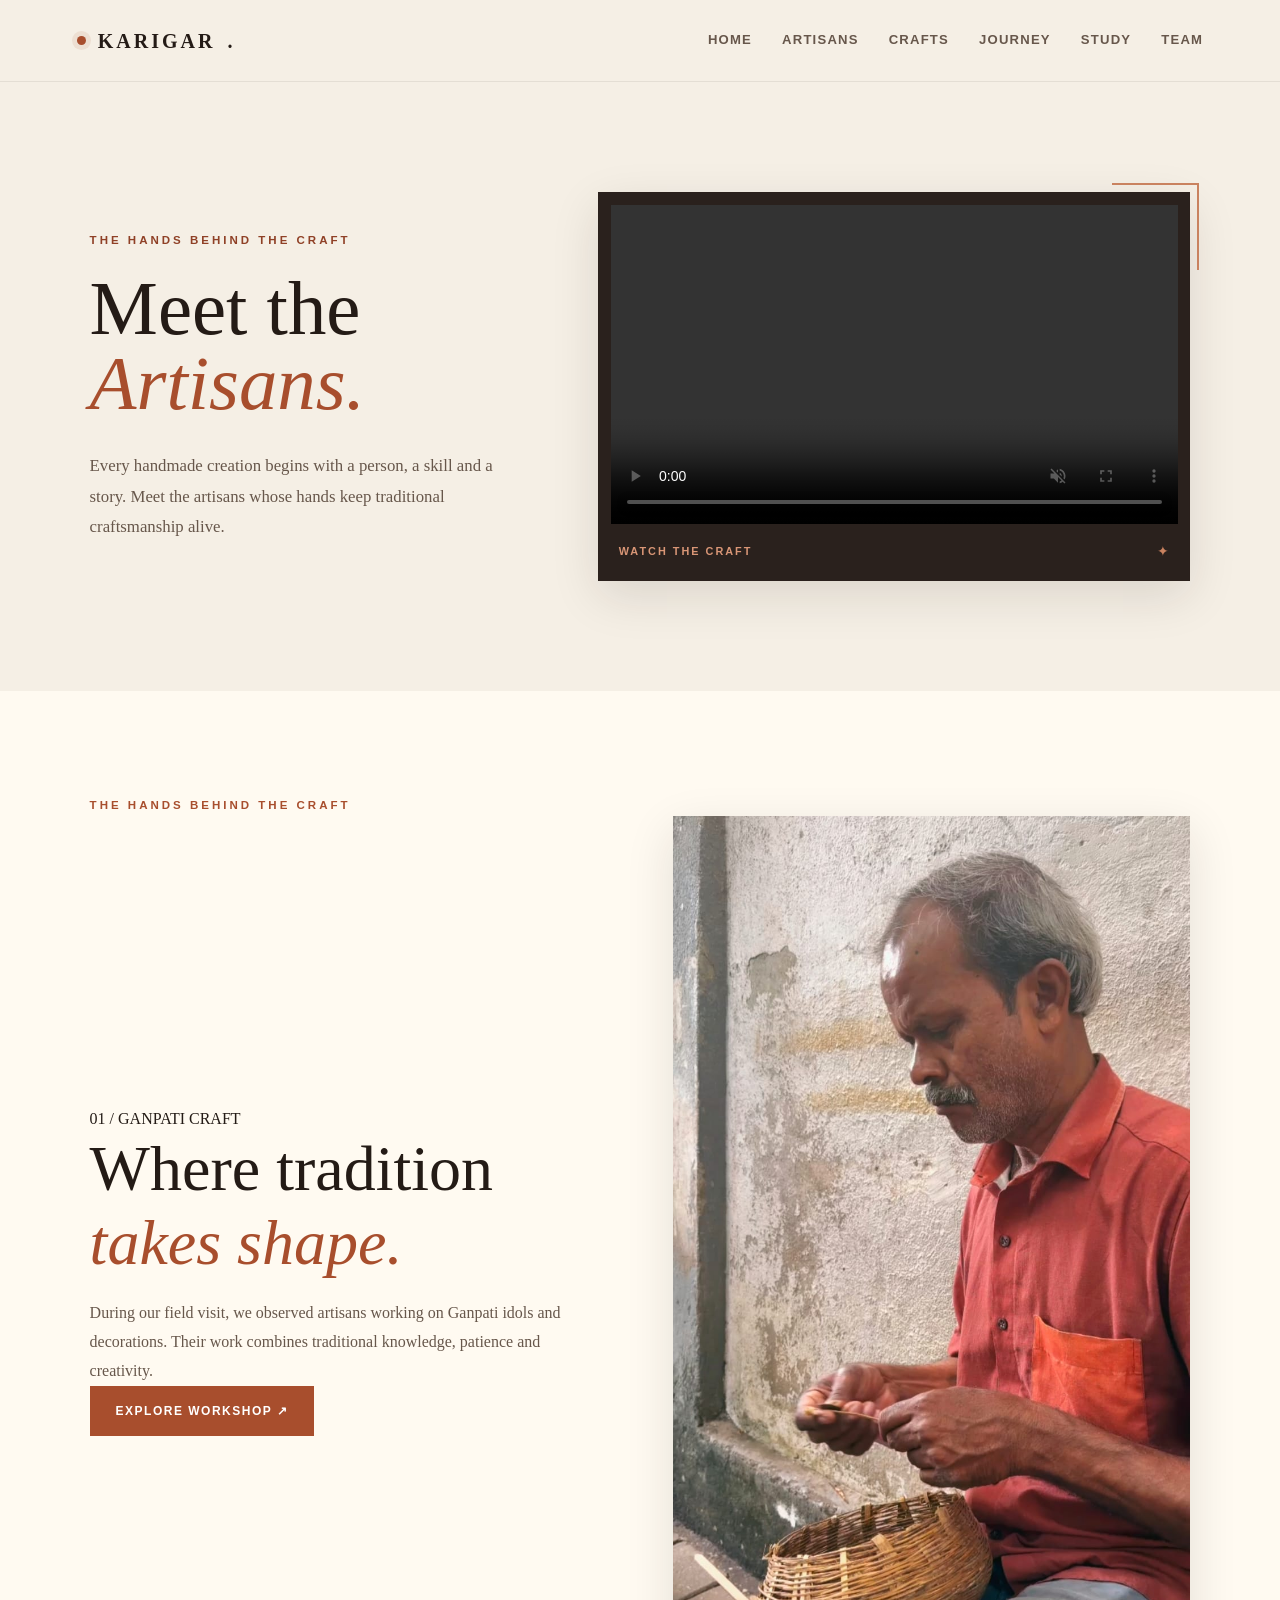
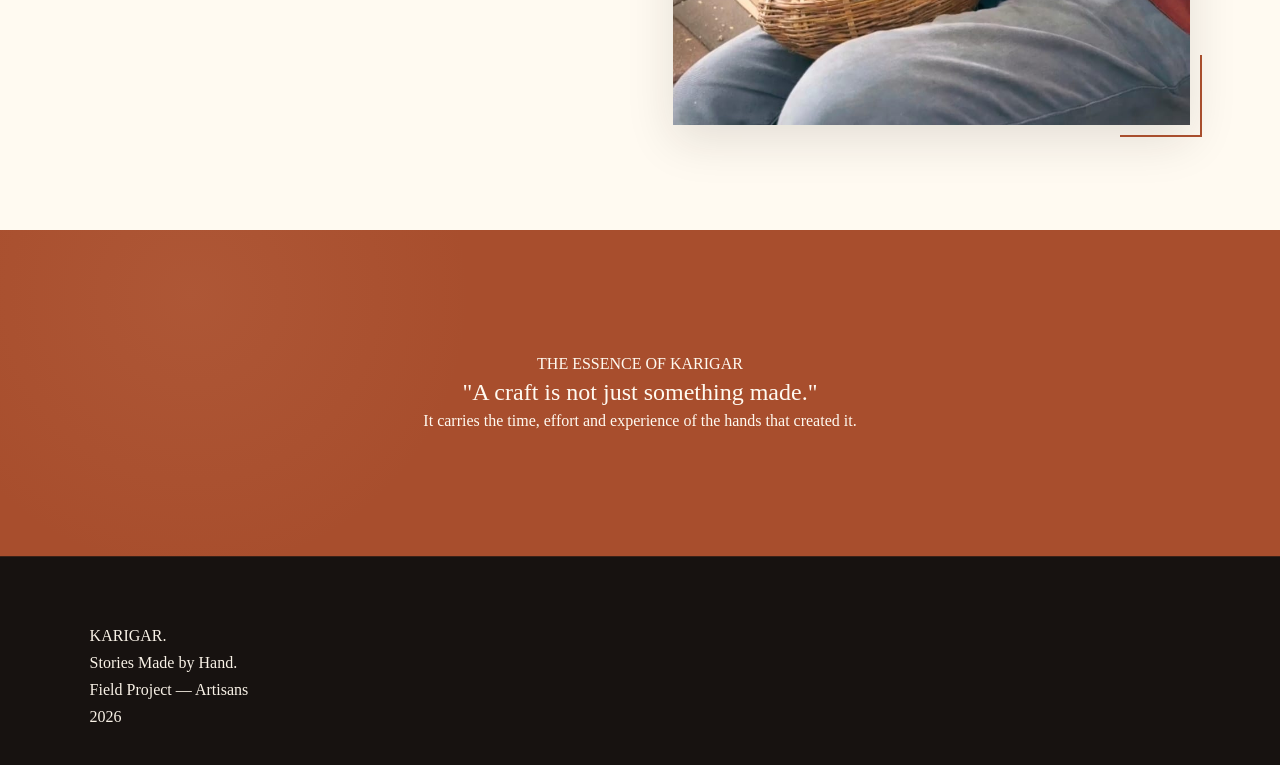
==== artisans.html @ 8fd9319d "Initial KARIGAR website" ====
<!DOCTYPE html>

<html lang="en">

<head>
    <meta charset="UTF-8">
    <meta name="viewport" content="width=device-width, initial-scale=1.0">
    <title>KARIGAR | Artisans</title>
    <link rel="stylesheet" href="style.css">
</head>

<body>

<nav class="navbar">
    <div class="logo">KARIGAR<span>.</span></div>


<div class="nav-links">
    <a href="index.html">Home</a>
    <a href="artisans.html">Artisans</a>
    <a href="crafts.html">Crafts</a>
    <a href="field-journey.html">Journey</a>
    <a href="study.html">Study</a>
    <a href="team.html">Team</a>
</div>
</nav>

<section class="artisans-intro">

    <div class="artisans-intro-content">

        <div class="artisans-intro-text">

            <div class="section-label">
                THE HANDS BEHIND THE CRAFT
            </div>

            <h1>
                Meet the<br>
                <i>Artisans.</i>
            </h1>

            <p>
                Every handmade creation begins with a person,
                a skill and a story. Meet the artisans whose
                hands keep traditional craftsmanship alive.
            </p>

        </div>


        <div class="artisans-video">

            <video
                autoplay
                muted
                loop
                playsinline
                controls
            >
                <source
                    src="images/artisans/artisans-video.mp4"
                    type="video/mp4"
                >

                Your browser does not support the video.
            </video>

            <div class="video-caption">
                <span>WATCH THE CRAFT</span>
                <span>✦</span>
            </div>

        </div>

    </div>

</section>
<section class="content-section">


<div class="section-label">THE HANDS BEHIND THE CRAFT</div>

<div class="story-block">

    <div class="story-image">
        <img src="images/ganpati workshop/image1.jpeg"
             alt="Artisan at work">
    </div>

    <div class="story-content">

        <span>01 / GANPATI CRAFT</span>

        <h2>
            Where tradition
            <i>takes shape.</i>
        </h2>

        <p>
            During our field visit, we observed artisans
            working on Ganpati idols and decorations.
            Their work combines traditional knowledge,
            patience and creativity.
        </p>

        <a href="ganpati.html" class="main-button">
            EXPLORE WORKSHOP ↗
        </a>

    </div>

</div>


</section>

<section class="quote-section">


<p>THE ESSENCE OF KARIGAR</p>

<h2>
    "A craft is not just
    something made."
</h2>

<p>
    It carries the time, effort and experience
    of the hands that created it.
</p>


</section>

<footer>


<div class="footer-logo">KARIGAR.</div>

<div class="footer-text">
    Stories Made by Hand.
    <br>
    Field Project — Artisans
</div>

<div class="footer-year">2026</div>


</footer>

<script src="script.js"></script>
<div class="image-lightbox" id="imageLightbox">

    <button class="lightbox-close" id="lightboxClose">×</button>

    <button class="lightbox-prev" id="lightboxPrev">‹</button>

    <img
        src=""
        alt="Expanded artisan photograph"
        class="lightbox-image"
        id="lightboxImage"
    >

    <button class="lightbox-next" id="lightboxNext">›</button>

    <div class="lightbox-counter" id="lightboxCounter">
        1 / 1
    </div>

</div>
</body>
</html>
---- style.css ----
/* =========================================================
   KARIGAR — WEBSITE STYLESHEET
   Website Requirement Study & Development for Artisans

   COLOR STYLE:
   Warm Paper / Ink Brown / Clay / Cream / Beige
   Matched to the uploaded KARIGAR reference
   ========================================================= */


/* =========================================================
   1. COLOR SYSTEM
   ========================================================= */

:root {

    /* Main dark backgrounds */
    --dark: #2A211D;
    --dark-soft: #352A25;
    --walnut: #3B2D27;
    --maroon: #4A2C27;

    /* Light backgrounds */
    --ivory: #F5EFE5;
    --cream: #FFFAF1;
    --sand: #E8D8C6;
    --paper: #FFFDF8;

    /* Clay / artisan accent */
    --terracotta: #A84E2D;
    --terracotta-dark: #8F4026;

    /* Soft clay highlight */
    --gold: #C9825F;
    --gold-light: #D99676;

    /* Text */
    --text-dark: #241B16;
    --text-dark-soft: #67574B;

    --text-light: #F9F2E7;
    --text-light-soft: #C8B9A9;
    --white: #FFFFFF;

    /* Borders */
    --border-dark: rgba(249, 242, 231, 0.18);
    --border-light: rgba(36, 27, 22, 0.12);

    /* Shadows */
    --shadow-soft: 0 15px 45px rgba(36, 27, 22, 0.12);
    --shadow-dark: 0 20px 55px rgba(23, 18, 16, 0.30);

    /* Layout */
    --max-width: 1250px;
}


/* =========================================================
   2. RESET
   ========================================================= */

* {
    margin: 0;
    padding: 0;
    box-sizing: border-box;
}

html {
    scroll-behavior: smooth;
}

body {
    font-family: Georgia, "Times New Roman", serif;
    background: var(--ivory);
    color: var(--text-dark);
    line-height: 1.7;
    overflow-x: hidden;
}

img {
    max-width: 100%;
}

a {
    text-decoration: none;
    color: inherit;
}

button,
a {
    -webkit-tap-highlight-color: transparent;
}


/* =========================================================
   3. PAGE TRANSITION
   ========================================================= */

body {
    opacity: 0;
    transition: opacity 0.45s ease;
}

body.page-loaded {
    opacity: 1;
}

body.page-exit {
    opacity: 0;
}


/* =========================================================
   4. NAVIGATION
   ========================================================= */

.navbar {
    width: 100%;
    min-height: 82px;

    display: flex;
    align-items: center;
    justify-content: space-between;

    padding: 18px 6%;

    background: rgba(245, 239, 229, 0.96);

    color: var(--text-dark);

    border-bottom: 1px solid rgba(36, 27, 22, 0.08);

    position: relative;
    z-index: 100;

    backdrop-filter: blur(14px);
    -webkit-backdrop-filter: blur(14px);
}


/* Logo */

.logo {
    display: flex;
    align-items: center;
    gap: 12px;

    color: var(--text-dark);

    font-size: 1.25rem;
    font-weight: 700;
    letter-spacing: 3px;
}

.logo::before {
    content: "";

    width: 9px;
    height: 9px;

    background: var(--terracotta);

    border-radius: 50%;

    box-shadow:
        0 0 0 5px rgba(168, 78, 45, 0.10);
}


/* Navigation links */

.nav-links {
    display: flex;
    align-items: center;
    gap: 30px;
}

.nav-links a {
    position: relative;

    color: var(--text-dark-soft);

    font-family: Arial, sans-serif;
    font-size: 0.82rem;
    font-weight: 600;

    letter-spacing: 1.2px;
    text-transform: uppercase;

    transition:
        color 0.3s ease,
        transform 0.3s ease;
}

.nav-links a::after {
    content: "";

    position: absolute;

    left: 0;
    bottom: -7px;

    width: 0;
    height: 1px;

    background: var(--terracotta);

    transition: width 0.3s ease;
}

.nav-links a:hover {
    color: var(--terracotta);
}

.nav-links a:hover::after {
    width: 100%;
}


/* =========================================================
   5. GENERAL TYPOGRAPHY
   ========================================================= */

h1,
h2,
h3 {
    font-weight: 500;
    line-height: 1.15;
}

h1 i,
h2 i,
h3 i {
    color: var(--terracotta);
}

p {
    font-size: 1rem;
    line-height: 1.8;
}

.section-label,
.intro-label,
.eyebrow {
    font-family: Arial, sans-serif;

    font-size: 0.72rem;

    font-weight: 700;

    letter-spacing: 3px;

    text-transform: uppercase;
}


/* =========================================================
   6. HERO SECTION
   ========================================================= */

.hero {
    min-height: 720px;

    padding: 90px 7%;

    display: grid;

    grid-template-columns: 1.1fr 0.9fr;

    align-items: center;

    gap: 60px;

    background:
        radial-gradient(
            circle at 85% 20%,
            rgba(168, 78, 45, 0.08),
            transparent 30%
        ),
        var(--ivory);

    color: var(--text-dark);

    position: relative;

    overflow: hidden;
}


/* Decorative lines */

.hero::before {
    content: "";

    position: absolute;

    width: 420px;
    height: 420px;

    border: 1px solid rgba(168, 78, 45, 0.13);

    border-radius: 50%;

    right: -120px;
    top: -120px;
}

.hero::after {
    content: "";

    position: absolute;

    width: 280px;
    height: 280px;

    border: 1px solid rgba(168, 78, 45, 0.09);

    border-radius: 50%;

    right: -50px;
    top: -50px;
}


/* Hero left */

.hero-left {
    position: relative;
    z-index: 2;
}

.eyebrow {
    color: var(--terracotta);

    margin-bottom: 25px;
}

.hero h1 {
    max-width: 800px;

    font-size: clamp(4rem, 8vw, 8rem);

    letter-spacing: -3px;

    color: var(--text-dark);

    margin-bottom: 25px;
}

.hero h1 i {
    color: var(--terracotta);

    font-style: normal;
}

.hero p {
    max-width: 600px;

    color: var(--text-dark-soft);

    font-size: 1.08rem;
}


/* =========================================================
   7. HERO BUTTONS
   ========================================================= */

.hero-buttons {
    display: flex;

    flex-wrap: wrap;

    gap: 14px;

    margin-top: 35px;
}

.main-button,
.outline-button {
    display: inline-flex;

    align-items: center;

    justify-content: center;

    padding: 14px 25px;

    min-height: 50px;

    font-family: Arial, sans-serif;

    font-size: 0.75rem;

    font-weight: 700;

    letter-spacing: 1.5px;

    text-transform: uppercase;

    transition:
        transform 0.3s ease,
        background 0.3s ease,
        color 0.3s ease,
        border-color 0.3s ease;
}


/* Clay button */

.main-button {
    background: var(--terracotta);

    color: var(--white);

    border: 1px solid var(--terracotta);
}

.main-button:hover {
    background: var(--text-dark);

    border-color: var(--text-dark);

    color: var(--white);

    transform: translateY(-3px);
}


/* Outline button */

.outline-button {
    color: var(--text-dark);

    border: 1px solid rgba(36, 27, 22, 0.30);
}

.outline-button:hover {
    background: var(--text-dark);

    border-color: var(--text-dark);

    color: var(--cream);

    transform: translateY(-3px);
}


/* =========================================================
   8. HERO ART / CIRCLE
   ========================================================= */

.hero-right {
    display: flex;

    align-items: center;

    justify-content: center;

    position: relative;

    min-height: 430px;
}

.outer-circle {
    width: 390px;
    height: 390px;

    border: 1px solid rgba(168, 78, 45, 0.50);

    border-radius: 50%;

    display: flex;

    align-items: center;

    justify-content: center;

    position: relative;
}

.inner-circle {
    width: 285px;
    height: 285px;

    border-radius: 50%;

    background:
        radial-gradient(
            circle at 35% 30%,
            #C66C49,
            var(--terracotta) 50%,
            var(--maroon) 100%
        );

    border: 1px solid rgba(217, 150, 118, 0.45);

    display: flex;

    align-items: center;

    justify-content: center;

    box-shadow:
        0 25px 60px rgba(36, 27, 22, 0.22),
        inset 0 0 50px rgba(36, 27, 22, 0.18);
}

.card-symbol {
    color: var(--cream);

    font-size: 4rem;

    font-family: Georgia, serif;
}

.hero-card {
    position: absolute;

    bottom: 10px;
    right: 0;

    width: 190px;

    padding: 18px;

    background: var(--cream);

    color: var(--text-dark);

    box-shadow: var(--shadow-dark);

    border-left: 4px solid var(--terracotta);
}

.hero-card span {
    display: block;

    font-family: Arial, sans-serif;

    font-size: 0.65rem;

    letter-spacing: 2px;

    text-transform: uppercase;

    color: var(--terracotta);

    margin-bottom: 8px;
}

.hero-card strong {
    font-size: 1.05rem;
}

.floating-text {
    position: absolute;

    top: 25px;
    left: 15px;

    font-family: Arial, sans-serif;

    font-size: 0.65rem;

    letter-spacing: 2px;

    text-transform: uppercase;

    color: var(--terracotta);

    writing-mode: vertical-rl;
}


/* =========================================================
   9. PAGE HERO
   ========================================================= */

.page-hero {
    padding: 95px 7% 85px;

    background:
        linear-gradient(
            120deg,
            var(--dark),
            var(--dark-soft)
        );

    color: var(--text-light);

    position: relative;

    overflow: hidden;
}

.page-hero::after {
    content: "";

    position: absolute;

    width: 350px;
    height: 350px;

    right: -120px;
    top: -150px;

    border: 1px solid rgba(168, 78, 45, 0.25);

    border-radius: 50%;
}

.page-hero .section-label {
    color: var(--gold-light);

    margin-bottom: 20px;
}

.page-hero h1 {
    max-width: 900px;

    font-size: clamp(3rem, 6vw, 6rem);

    color: var(--text-light);

    margin-bottom: 25px;
}

.page-hero p {
    max-width: 700px;

    color: var(--text-light-soft);

    font-size: 1.05rem;
}


/* =========================================================
   10. LIGHT INTRODUCTION
   ========================================================= */

.introduction {
    padding: 110px 7%;

    background: var(--ivory);

    color: var(--text-dark);
}

.intro-content {
    max-width: var(--max-width);

    margin: auto;

    display: grid;

    grid-template-columns: 0.35fr 1fr;

    gap: 70px;
}

.intro-label {
    color: var(--terracotta);
}

.intro-content h2 {
    font-size: clamp(2.4rem, 5vw, 4.5rem);

    color: var(--text-dark);

    margin-bottom: 25px;
}

.intro-content p {
    max-width: 800px;

    color: var(--text-dark-soft);
}


/* =========================================================
   11. EXPLORE SECTION
   ========================================================= */

.explore-section {
    padding: 105px 7%;

    background: var(--dark);

    color: var(--text-light);
}

.explore-heading {
    max-width: var(--max-width);

    margin: 0 auto 50px;

    display: flex;

    justify-content: space-between;

    align-items: end;

    gap: 30px;
}

.explore-heading h2 {
    font-size: clamp(2.5rem, 5vw, 4.5rem);

    color: var(--text-light);
}

.explore-heading p {
    max-width: 420px;

    color: var(--text-light-soft);
}

.explore-grid {
    max-width: var(--max-width);

    margin: auto;

    display: grid;

    grid-template-columns: repeat(3, 1fr);

    gap: 18px;
}

.explore-card {
    min-height: 280px;

    padding: 30px;

    background: var(--dark-soft);

    border: 1px solid var(--border-dark);

    position: relative;

    display: flex;

    flex-direction: column;

    justify-content: space-between;

    transition:
        transform 0.35s ease,
        background 0.35s ease,
        border-color 0.35s ease;
}

.explore-card:hover {
    transform: translateY(-8px);

    background: #45312A;

    border-color: rgba(217, 150, 118, 0.55);
}

.explore-card .number {
    font-family: Arial, sans-serif;

    font-size: 0.72rem;

    color: var(--gold-light);

    letter-spacing: 2px;
}

.explore-card h3 {
    font-size: 2rem;

    color: var(--text-light);

    margin-top: auto;

    margin-bottom: 10px;
}

.explore-card p {
    color: var(--text-light-soft);

    font-size: 0.95rem;
}

.card-arrow {
    position: absolute;

    right: 25px;
    top: 25px;

    color: var(--gold-light);

    font-size: 1.3rem;

    transition: transform 0.3s ease;
}

.explore-card:hover .card-arrow {
    transform: translate(4px, -4px);
}


/* =========================================================
   12. CONTENT SECTION
   ========================================================= */

.content-section {
    padding: 105px 7%;

    background: var(--cream);

    color: var(--text-dark);
}

.story-block {
    max-width: var(--max-width);

    margin: 0 auto 100px;

    display: grid;

    grid-template-columns: 1fr 1fr;

    gap: 65px;

    align-items: center;
}

.story-block:last-child {
    margin-bottom: 0;
}

.story-image {
    position: relative;
}

.story-image img {
    width: 100%;
    height:auto;
    display: block;

    aspect-ratio: auto;

    object-fit: contain;

    box-shadow: var(--shadow-soft);
}

.story-image::after {
    content: "";

    position: absolute;

    width: 80px;
    height: 80px;

    right: -12px;
    bottom: -12px;

    border-right: 2px solid var(--terracotta);

    border-bottom: 2px solid var(--terracotta);

    pointer-events: none;
}

.story-content .section-label {
    color: var(--terracotta);

    margin-bottom: 15px;
}

.story-content h2 {
    font-size: clamp(2.4rem, 5vw, 4rem);

    color: var(--text-dark);

    margin-bottom: 20px;
}

.story-content p {
    color: var(--text-dark-soft);

    max-width: 600px;
}


/* Alternating story */

.story-block:nth-child(even) .story-image {
    order: 2;
}

.story-block:nth-child(even) .story-content {
    order: 1;
}


/* =========================================================
   13. GALLERY
   ========================================================= */

.gallery-section {
    padding: 105px 7%;

    background: var(--ivory);

    color: var(--text-dark);
}

.gallery-section > .section-label {
    max-width: var(--max-width);

    margin: 0 auto 15px;

    color: var(--terracotta);
}

.gallery-section > h2 {
    max-width: var(--max-width);

    margin: 0 auto 45px;

    font-size: clamp(2.5rem, 5vw, 4.5rem);

    color: var(--text-dark);
}


/* EXACTLY 2 COLUMNS */

.gallery-grid {
    max-width: var(--max-width);

    margin: auto;

    display: grid !important;

    grid-template-columns:
        repeat(2, minmax(0, 1fr)) !important;

    gap: 18px;

    width: 100%;
}

.gallery-grid img {
    width: 100% !important;

    height: auto !important;

    aspect-ratio: 1 / 1 !important;

    object-fit: cover !important;

    display: block;

    cursor: pointer;

    border: 1px solid var(--border-light);

    transition:
        transform 0.35s ease,
        filter 0.35s ease,
        box-shadow 0.35s ease;
}

.gallery-grid img:hover {
    transform: scale(1.015);

    filter: brightness(1.04);

    box-shadow:
        0 15px 35px rgba(36, 27, 22, 0.18);
}


/* =========================================================
   14. QUOTE SECTION
   ========================================================= */

.quote-section {
    padding: 120px 7%;

    background:
        radial-gradient(
            circle at 15% 20%,
            rgba(217, 150, 118, 0.12),
            transparent 25%
        ),
        var(--terracotta);

    color: var(--cream);

    text-align: center;
}

.statement {
    max-width: 950px;

    margin: auto;

    font-size: clamp(2.4rem, 5vw, 5rem);

    line-height: 1.15;

    color: var#a73f1c;
}

.statement i {
    color: var(--gold-light);
}


/* =========================================================
   15. JOURNEY SECTION
   ========================================================= */

.journey-list {
    max-width: 900px;

    margin: 50px auto 0;
}

.journey-item {
    display: grid;

    grid-template-columns: 100px 1fr;

    gap: 35px;

    padding: 30px 0;

    border-top: 1px solid var(--border-light);
}

.journey-item:last-child {
    border-bottom: 1px solid var(--border-light);
}

.journey-item .number {
    font-family: Arial, sans-serif;

    font-size: 0.8rem;

    font-weight: 700;

    color: var(--terracotta);

    letter-spacing: 2px;
}

.journey-item h3 {
    color: var(--text-dark);

    font-size: 1.7rem;

    margin-bottom: 8px;
}

.journey-item p {
    color: var(--text-dark-soft);
}


/* =========================================================
   16. STUDY SECTION
   ========================================================= */

.study-grid {
    max-width: var(--max-width);

    margin: 55px auto 0;

    display: grid;

    grid-template-columns: repeat(3, 1fr);

    gap: 18px;
}

.study-card {
    padding: 35px;

    min-height: 250px;

    background: var(--dark-soft);

    color: var(--text-light);

    border: 1px solid var(--border-dark);

    transition:
        transform 0.35s ease,
        border-color 0.35s ease;
}

.study-card:hover {
    transform: translateY(-7px);

    border-color: var(--gold-light);
}

.study-card .number {
    color: var(--gold-light);

    font-family: Arial, sans-serif;

    font-size: 0.75rem;

    letter-spacing: 2px;
}

.study-card h3 {
    color: var(--text-light);

    font-size: 1.7rem;

    margin: 45px 0 12px;
}

.study-card p {
    color: var(--text-light-soft);

    font-size: 0.95rem;
}


/* =========================================================
   17. VIDEO SECTION
   ========================================================= */

.video-section {
    padding: 100px 7%;

    background: var(--dark);

    color: var(--text-light);

    text-align: center;
}

.video-section .section-label {
    color: var(--gold-light);

    margin-bottom: 30px;
}

.video-placeholder,
.craft-video {
    max-width: 950px;

    margin: auto;

    background: #211814;

    border: 1px solid var(--border-dark);

    padding: 15px;

    box-shadow: var(--shadow-dark);
}

.craft-video video {
    display: block;

    width: 100%;

    max-height: 650px;

    background: #17110F;
}

.craft-video p {
    padding: 15px 5px 5px;

    color: var(--gold-light);

    font-family: Arial, sans-serif;

    font-size: 0.7rem;

    letter-spacing: 2px;

    text-transform: uppercase;
}


/* =========================================================
   18. CERTIFICATE SECTION
   ========================================================= */

.certificate-section {
    padding: 105px 7%;

    background: var(--sand);

    color: var(--text-dark);
}

.certificate-section > .section-label {
    max-width: var(--max-width);

    margin: 0 auto 30px;

    color: var(--terracotta);
}

.certificate-card {
    max-width: var(--max-width);

    margin: auto;

    display: grid;

    grid-template-columns: 1.15fr 0.85fr;

    gap: 60px;

    align-items: center;
}

.certificate-image {
    position: relative;

    background: var(--cream);

    padding: 15px;

    box-shadow: var(--shadow-soft);
}

.certificate-image::before {
    content: "";

    position: absolute;

    inset: 7px;

    border: 1px solid rgba(168, 78, 45, 0.35);

    pointer-events: none;
}

.certificate-clickable {
    width: 100%;

    display: block;

    cursor: pointer;

    position: relative;
}

.certificate-content span {
    font-family: Arial, sans-serif;

    font-size: 0.7rem;

    letter-spacing: 2px;

    color: var(--terracotta);
}

.certificate-content h2 {
    font-size: clamp(2.5rem, 5vw, 4.5rem);

    color: var(--text-dark);

    margin: 15px 0 25px;
}

.certificate-content p {
    color: var(--text-dark-soft);
}

.certificate-note {
    margin-top: 25px;

    font-family: Arial, sans-serif;

    font-size: 0.75rem !important;

    letter-spacing: 1px;

    color: var(--terracotta) !important;
}


/* =========================================================
   19. TEAM SECTION
   ========================================================= */

.team-section {
    padding: 110px 7%;

    background: var(--dark);

    color: var(--text-light);
}

.team-section > .section-label {
    max-width: var(--max-width);

    margin: 0 auto 35px;

    color: var(--gold-light);
}

.team-feature {
    max-width: var(--max-width);

    margin: auto;

    display: grid;

    grid-template-columns: 1.15fr 0.85fr;

    gap: 60px;

    align-items: center;
}

.team-photo {
    position: relative;
}

.team-photo img {
    width: 100%;

    display: block;

    box-shadow: var(--shadow-dark);
}

.team-photo::after {
    content: "";

    position: absolute;

    width: 90px;
    height: 90px;

    right: -14px;
    bottom: -14px;

    border-right: 2px solid var(--terracotta);

    border-bottom: 2px solid var(--terracotta);

    pointer-events: none;
}

.team-content span {
    font-family: Arial, sans-serif;

    font-size: 0.7rem;

    letter-spacing: 2px;

    color: var(--gold-light);
}

.team-content h2 {
    font-size: clamp(2.6rem, 5vw, 4.7rem);

    color: var(--text-light);

    margin: 15px 0 25px;
}

.team-content p {
    color: var(--text-light-soft);
}

.team-names {
    margin-top: 30px;

    border-top: 1px solid var(--border-dark);
}

.team-names p {
    padding: 11px 0;

    border-bottom: 1px solid var(--border-dark);

    font-family: Arial, sans-serif;

    font-size: 0.78rem;

    letter-spacing: 1px;

    color: var(--text-light-soft);
}


/* =========================================================
   20. LIGHTBOX
   ========================================================= */

.image-lightbox {
    position: fixed;

    inset: 0;

    z-index: 9999;

    display: none;

    align-items: center;

    justify-content: center;

    padding: 40px;

    background: rgba(23, 18, 16, 0.96);
}

.image-lightbox.active {
    display: flex;
}

.lightbox-image {
    max-width: 90vw;

    max-height: 85vh;

    object-fit: contain;

    box-shadow:
        0 25px 80px rgba(0, 0, 0, 0.55);

    border: 1px solid rgba(217, 150, 118, 0.30);
}

.lightbox-close,
.lightbox-prev,
.lightbox-next {
    position: absolute;

    width: 48px;
    height: 48px;

    display: flex;

    align-items: center;

    justify-content: center;

    border: 1px solid rgba(249, 242, 231, 0.35);

    background: rgba(36, 27, 22, 0.75);

    color: var(--cream);

    font-size: 1.4rem;

    cursor: pointer;

    transition:
        background 0.3s ease,
        color 0.3s ease;
}

.lightbox-close:hover,
.lightbox-prev:hover,
.lightbox-next:hover {
    background: var(--terracotta);

    border-color: var(--terracotta);

    color: var(--cream);
}

.lightbox-close {
    top: 25px;
    right: 25px;
}

.lightbox-prev {
    left: 25px;

    top: 50%;

    transform: translateY(-50%);
}

.lightbox-next {
    right: 25px;

    top: 50%;

    transform: translateY(-50%);
}

.lightbox-counter {
    position: absolute;

    bottom: 25px;

    left: 50%;

    transform: translateX(-50%);

    font-family: Arial, sans-serif;

    font-size: 0.7rem;

    letter-spacing: 2px;

    color: var(--text-light-soft);
}


/* =========================================================
   21. FOOTER
   ========================================================= */

footer {
    padding: 65px 7% 35px;

    background: #171210;

    color: var(--text-light);

    border-top: 1px solid rgba(168, 78, 45, 0.25);
}

footer > div {
    max-width: var(--max-width);

    margin: auto;
}

footer h2 {
    font-size: 2.5rem;

    color: var(--text-light);

    margin-bottom: 12px;
}

footer p {
    color: #A99B8F;

    font-size: 0.9rem;
}

footer .footer-bottom {
    margin-top: 50px;

    padding-top: 20px;

    border-top: 1px solid var(--border-dark);

    font-family: Arial, sans-serif;

    font-size: 0.7rem;

    letter-spacing: 1px;
}


/* =========================================================
   22. GENERAL SECTION HELPERS
   ========================================================= */

.section-label {
    color: var(--terracotta);
}

.dark-section .section-label {
    color: var(--gold-light);
}


/* =========================================================
   23. SELECTION
   ========================================================= */

::selection {
    background: var(--terracotta);

    color: var(--cream);
}


/* =========================================================
   24. SCROLLBAR
   ========================================================= */

::-webkit-scrollbar {
    width: 9px;
}

::-webkit-scrollbar-track {
    background: var(--dark);
}

::-webkit-scrollbar-thumb {
    background: var(--terracotta);

    border-radius: 10px;
}

::-webkit-scrollbar-thumb:hover {
    background: var(--gold-light);
}


/* =========================================================
   25. TABLET
   ========================================================= */

@media (max-width: 900px) {

    .navbar {
        padding: 17px 5%;
    }

    .nav-links {
        gap: 16px;
    }

    .nav-links a {
        font-size: 0.7rem;
    }


    /* Hero */

    .hero {
        grid-template-columns: 1fr;

        padding: 75px 6%;

        text-align: center;
    }

    .hero-left {
        display: flex;

        flex-direction: column;

        align-items: center;
    }

    .hero p {
        max-width: 650px;
    }

    .hero-right {
        min-height: 360px;
    }

    .outer-circle {
        width: 320px;
        height: 320px;
    }

    .inner-circle {
        width: 235px;
        height: 235px;
    }


    /* Intro */

    .intro-content {
        grid-template-columns: 1fr;

        gap: 20px;
    }


    /* Explore */

    .explore-grid {
        grid-template-columns: repeat(2, 1fr);
    }


    /* Story */

    .story-block {
        grid-template-columns: 1fr;

        gap: 35px;
    }

    .story-block:nth-child(even) .story-image,
    .story-block:nth-child(even) .story-content {
        order: initial;
    }


    /* Study */

    .study-grid {
        grid-template-columns: repeat(2, 1fr);
    }


    /* Certificate */

    .certificate-card {
        grid-template-columns: 1fr;
    }


    /* Team */

    .team-feature {
        grid-template-columns: 1fr;
    }
}


/* =========================================================
   26. MOBILE
   ========================================================= */

@media (max-width: 600px) {

    body {
        line-height: 1.65;
    }


    /* Navigation */

    .navbar {
        min-height: auto;

        padding: 17px 5%;

        flex-direction: column;

        gap: 18px;
    }

    .logo {
        font-size: 1.05rem;

        letter-spacing: 2.5px;
    }

    .nav-links {
        width: 100%;

        display: grid;

        grid-template-columns: repeat(3, 1fr);

        gap: 8px;

        text-align: center;
    }

    .nav-links a {
        font-size: 0.62rem;

        letter-spacing: 0.8px;

        padding: 6px 2px;
    }


    /* Hero */

    .hero {
        min-height: auto;

        padding: 70px 6% 80px;

        gap: 35px;
    }

    .hero h1 {
        font-size: clamp(3.2rem, 16vw, 5rem);

        letter-spacing: -2px;
    }

    .hero p {
        font-size: 0.98rem;
    }

    .hero-buttons {
        width: 100%;

        flex-direction: column;
    }

    .main-button,
    .outline-button {
        width: 100%;
    }

    .hero-right {
        min-height: 320px;
    }

    .outer-circle {
        width: 275px;
        height: 275px;
    }

    .inner-circle {
        width: 205px;
        height: 205px;
    }

    .hero-card {
        width: 160px;

        right: -5px;

        bottom: 0;

        padding: 14px;
    }

    .floating-text {
        left: 0;
    }


    /* Page Hero */

    .page-hero {
        padding: 70px 6%;
    }

    .page-hero h1 {
        font-size: clamp(2.8rem, 13vw, 4.5rem);
    }

    .page-hero p {
        font-size: 0.98rem;
    }


    /* Sections */

    .introduction,
    .explore-section,
    .content-section,
    .gallery-section,
    .video-section,
    .certificate-section,
    .team-section {
        padding: 75px 6%;
    }


    /* Intro */

    .intro-content h2 {
        font-size: 2.7rem;
    }


    /* Explore */

    .explore-heading {
        display: block;

        margin-bottom: 35px;
    }

    .explore-heading h2 {
        font-size: 2.7rem;

        margin-bottom: 18px;
    }

    .explore-grid {
        grid-template-columns: 1fr;
    }

    .explore-card {
        min-height: 230px;
    }


    /* Story */

    .story-block {
        margin-bottom: 70px;

        gap: 30px;
    }

    .story-content h2 {
        font-size: 2.6rem;
    }


    /* Gallery */

    .gallery-section > h2 {
        font-size: 2.7rem;

        margin-bottom: 30px;
    }


    /* Gallery remains exactly 2 columns */

    .gallery-grid {
        grid-template-columns:
            repeat(2, minmax(0, 1fr)) !important;

        gap: 10px;
    }

    .gallery-grid img {
        aspect-ratio: 1 / 1 !important;
    }


    /* Quote */

    .quote-section {
        padding: 80px 6%;
    }

    .statement {
        font-size: 2.5rem;
    }


    /* Journey */

    .journey-list {
        margin-top: 30px;
    }

    .journey-item {
        grid-template-columns: 55px 1fr;

        gap: 18px;

        padding: 25px 0;
    }

    .journey-item h3 {
        font-size: 1.4rem;
    }

    .journey-item p {
        font-size: 0.95rem;
    }


    /* Study */

    .study-grid {
        grid-template-columns: 1fr;
    }

    .study-card {
        min-height: auto;

        padding: 28px;
    }


    /* Video */

    .video-section {
        padding: 75px 5%;
    }

    .video-placeholder,
    .craft-video {
        padding: 8px;
    }


    /* Certificate */

    .certificate-content h2 {
        font-size: 2.7rem;
    }


    /* Team */

    .team-content h2 {
        font-size: 2.8rem;
    }


    /* Lightbox */

    .image-lightbox {
        padding: 20px;
    }

    .lightbox-image {
        max-width: 94vw;

        max-height: 80vh;
    }

    .lightbox-close,
    .lightbox-prev,
    .lightbox-next {
        width: 42px;

        height: 42px;

        font-size: 1.1rem;
    }

    .lightbox-close {
        top: 15px;

        right: 15px;
    }

    .lightbox-prev {
        left: 10px;
    }

    .lightbox-next {
        right: 10px;
    }


    /* Footer */

    footer {
        padding: 55px 6% 30px;
    }

    footer h2 {
        font-size: 2rem;
    }
}


/* =========================================================
   27. EXTRA SMALL PHONES
   ========================================================= */

@media (max-width: 380px) {

    .nav-links {
        gap: 4px;
    }

    .nav-links a {
        font-size: 0.56rem;
    }

    .hero h1 {
        font-size: 3rem;
    }

    .outer-circle {
        width: 245px;

        height: 245px;
    }

    .inner-circle {
        width: 180px;

        height: 180px;
    }

    .hero-card {
        width: 145px;
    }

    .statement {
        font-size: 2.2rem;
    }
}
/* =========================================================
   ARTISANS INTRO + VIDEO
   ========================================================= */

.artisans-intro {
    padding: 110px 7%;

    background: var(--ivory);
    color: var(--text-dark);
}

.artisans-intro-content {
    max-width: var(--max-width);
    margin: auto;

    display: grid;

    grid-template-columns: 0.85fr 1.15fr;

    gap: 70px;

    align-items: center;
}


/* Text */

.artisans-intro-text {
    max-width: 520px;
}

.artisans-intro-text .section-label {
    color: var(--terracotta-dark);

    margin-bottom: 20px;
}

.artisans-intro-text h1 {
    font-size: clamp(3.5rem, 6vw, 6rem);

    line-height: 0.98;

    color: var(--text-dark);

    margin-bottom: 30px;
}

.artisans-intro-text h1 i {
    color: var(--terracotta);
}

.artisans-intro-text p {
    max-width: 480px;

    color: var(--text-dark-soft);

    font-size: 1.05rem;

    line-height: 1.8;
}


/* Video */

.artisans-video {
    position: relative;

    background: var(--dark);

    padding: 12px;

    box-shadow: var(--shadow-soft);

    border: 1px solid rgba(43, 28, 23, 0.15);
}


/* Decorative gold frame */

.artisans-video::before {
    content: "";

    position: absolute;

    top: -10px;
    right: -10px;

    width: 85px;
    height: 85px;

    border-top: 2px solid var(--gold);
    border-right: 2px solid var(--gold);

    pointer-events: none;

    z-index: 2;
}


/* Actual video */

.artisans-video video {
    display: block;

    width: 100%;

    aspect-ratio: 16 / 9;

    object-fit: cover;

    background: #211713;
}


/* Caption */

.video-caption {
    display: flex;

    align-items: center;
    justify-content: space-between;

    padding: 15px 8px 5px;

    color: var(--text-light);
}

.video-caption span:first-child {
    font-family: Arial, sans-serif;

    font-size: 0.68rem;

    font-weight: 700;

    letter-spacing: 2px;

    color: var(--gold-light);
}

.video-caption span:last-child {
    color: var(--gold);

    font-size: 0.9rem;
}


/* =========================================================
   ARTISANS VIDEO — MOBILE
   ========================================================= */

@media (max-width: 900px) {

    .artisans-intro-content {
        grid-template-columns: 1fr;

        gap: 50px;
    }

    .artisans-intro-text {
        max-width: 700px;
    }

}


@media (max-width: 600px) {

    .artisans-intro {
        padding: 75px 6%;
    }

    .artisans-intro-text h1 {
        font-size: 3.5rem;
    }

    .artisans-intro-text p {
        font-size: 0.98rem;
    }

    .artisans-video {
        padding: 8px;
    }

    .artisans-video::before {
        width: 55px;
        height: 55px;

        top: -7px;
        right: -7px;
    }

}
/* =========================================================
   INTRODUCTION — IMPROVED LAYOUT
   ========================================================= */

.introduction {
    padding: 110px 7%;
    background: var(--ivory);
    color: var(--text-dark);
}

.intro-content {
    max-width: var(--max-width);
    margin: auto;

    display: grid;

    grid-template-columns: 0.8fr 1.2fr;

    gap: 90px;

    align-items: start;
}


/* Left heading */

.intro-title h2 {
    font-size: clamp(2.8rem, 5vw, 5rem);

    line-height: 1.05;

    color: var(--text-dark);

    margin: 0;
}

.intro-title h2 i {
    color: var(--terracotta);
    font-style: normal;
}


/* Right text */

.intro-text {
    max-width: 700px;
}

.intro-text p {
    color: var(--text-dark-soft);

    font-size: 1rem;

    line-height: 1.85;

    margin-bottom: 22px;
}


/* Field note */

.field-note {

    margin-top: 35px;

    padding: 25px 28px;

    background: var(--cream);

    border-left: 4px solid var(--terracotta);

    box-shadow: var(--shadow-soft);

    display: flex;

    align-items: center;

    justify-content: space-between;

    gap: 30px;
}


/* Small label */

.field-note-number {

    font-family: Arial, sans-serif;

    font-size: 0.68rem;

    font-weight: 700;

    letter-spacing: 2px;

    color: var(--terracotta);

    white-space: nowrap;
}


/* Main field note */

.field-note-content {

    display: flex;

    flex-direction: column;

    gap: 5px;
}

.field-note-content strong {

    font-family: Georgia, "Times New Roman", serif;

    font-size: 1.2rem;

    font-weight: 500;

    color: var(--text-dark);
}

.field-note-content span {

    font-family: Arial, sans-serif;

    font-size: 0.68rem;

    letter-spacing: 1.5px;

    text-transform: uppercase;

    color: var(--text-dark-soft);
}


/* =========================================================
   MOBILE
   ========================================================= */

@media (max-width: 768px) {

    .intro-content {

        grid-template-columns: 1fr;

        gap: 35px;
    }

    .intro-title h2 {

        font-size: 3rem;
    }

    .field-note {

        flex-direction: column;

        align-items: flex-start;

        gap: 12px;
    }

}
/* ===== CRAFTS HERO INFO ===== */

.page-hero {
    display: flex;
    justify-content: space-between;
    align-items: center;
    gap: 80px;
}

.hero-content {
    max-width: 650px;
}

.craft-note {
    width: 330px;
    padding: 30px;
    margin-right: 5%;
    border: 1px solid rgba(255,255,255,0.15);
    background: rgba(255,255,255,0.03);
}

.craft-note > span {
    font-size: 10px;
    letter-spacing: 3px;
    opacity: 0.5;
}

.craft-note h2 {
    font-family: Georgia, serif;
    font-size: 32px;
    line-height: 1.05;
    font-weight: normal;
    margin: 20px 0;
}

.craft-note p {
    font-size: 13px;
    line-height: 1.8;
    opacity: 0.65;
    margin: 0;
}

.craft-note-line {
    height: 1px;
    background: rgba(255,255,255,0.15);
    margin: 25px 0 15px;
}

.craft-note-bottom {
    display: flex;
    justify-content: space-between;
    align-items: center;
    font-size: 9px;
    letter-spacing: 2px;
    opacity: 0.5;
}


/* MOBILE */

@media (max-width: 800px) {

    .page-hero {
        flex-direction: column;
        align-items: flex-start;
        gap: 50px;
    }

    .craft-note {
        width: 100%;
        margin-right: 0;
    }

}
/* =========================================================
   END BUTTON
   ========================================================= */

.end-button-container {
    display: flex;
    justify-content: center;
    padding: 70px 0 90px;
}

.end-button {
    padding: 16px 45px;

    background: var(--terracotta);
    color: var(--white);

    border: 1px solid var(--terracotta);

    font-family: Arial, sans-serif;
    font-size: 0.75rem;
    font-weight: 700;

    letter-spacing: 3px;
    text-transform: uppercase;

    cursor: pointer;

    transition:
        background 0.3s ease,
        transform 0.3s ease;
}

.end-button:hover {
    background: var(--cream);
    color: var(--terracotta);

    transform: translateY(-3px);
}


/* =========================================================
   END VIDEO
   ========================================================= */

.end-video-container {
    position: fixed;

    inset: 0;

    background: rgba(20, 14, 11, 0.96);

    display: none;

    align-items: center;
    justify-content: center;

    z-index: 9999;

    padding: 40px;
}

.end-video-container.active {
    display: flex;
}

.end-video-container video {
    width: 100%;
    max-width: 1100px;
    max-height: 90vh;

    display: block;

    background: #000;

    box-shadow: var(--shadow-dark);
}


/* Close button */

.end-video-close {
    position: absolute;

    top: 25px;
    right: 30px;

    width: 50px;
    height: 50px;

    border: none;

    background: transparent;

    color: var(--cream);

    font-size: 40px;

    cursor: pointer;

    line-height: 1;
}

.end-video-close:hover {
    color: var(--gold-light);
}


/* Mobile */

@media (max-width: 768px) {

    .end-video-container {
        padding: 20px;
    }

    .end-video-container video {
        max-height: 80vh;
    }

    .end-video-close {
        top: 10px;
        right: 15px;
    }
}
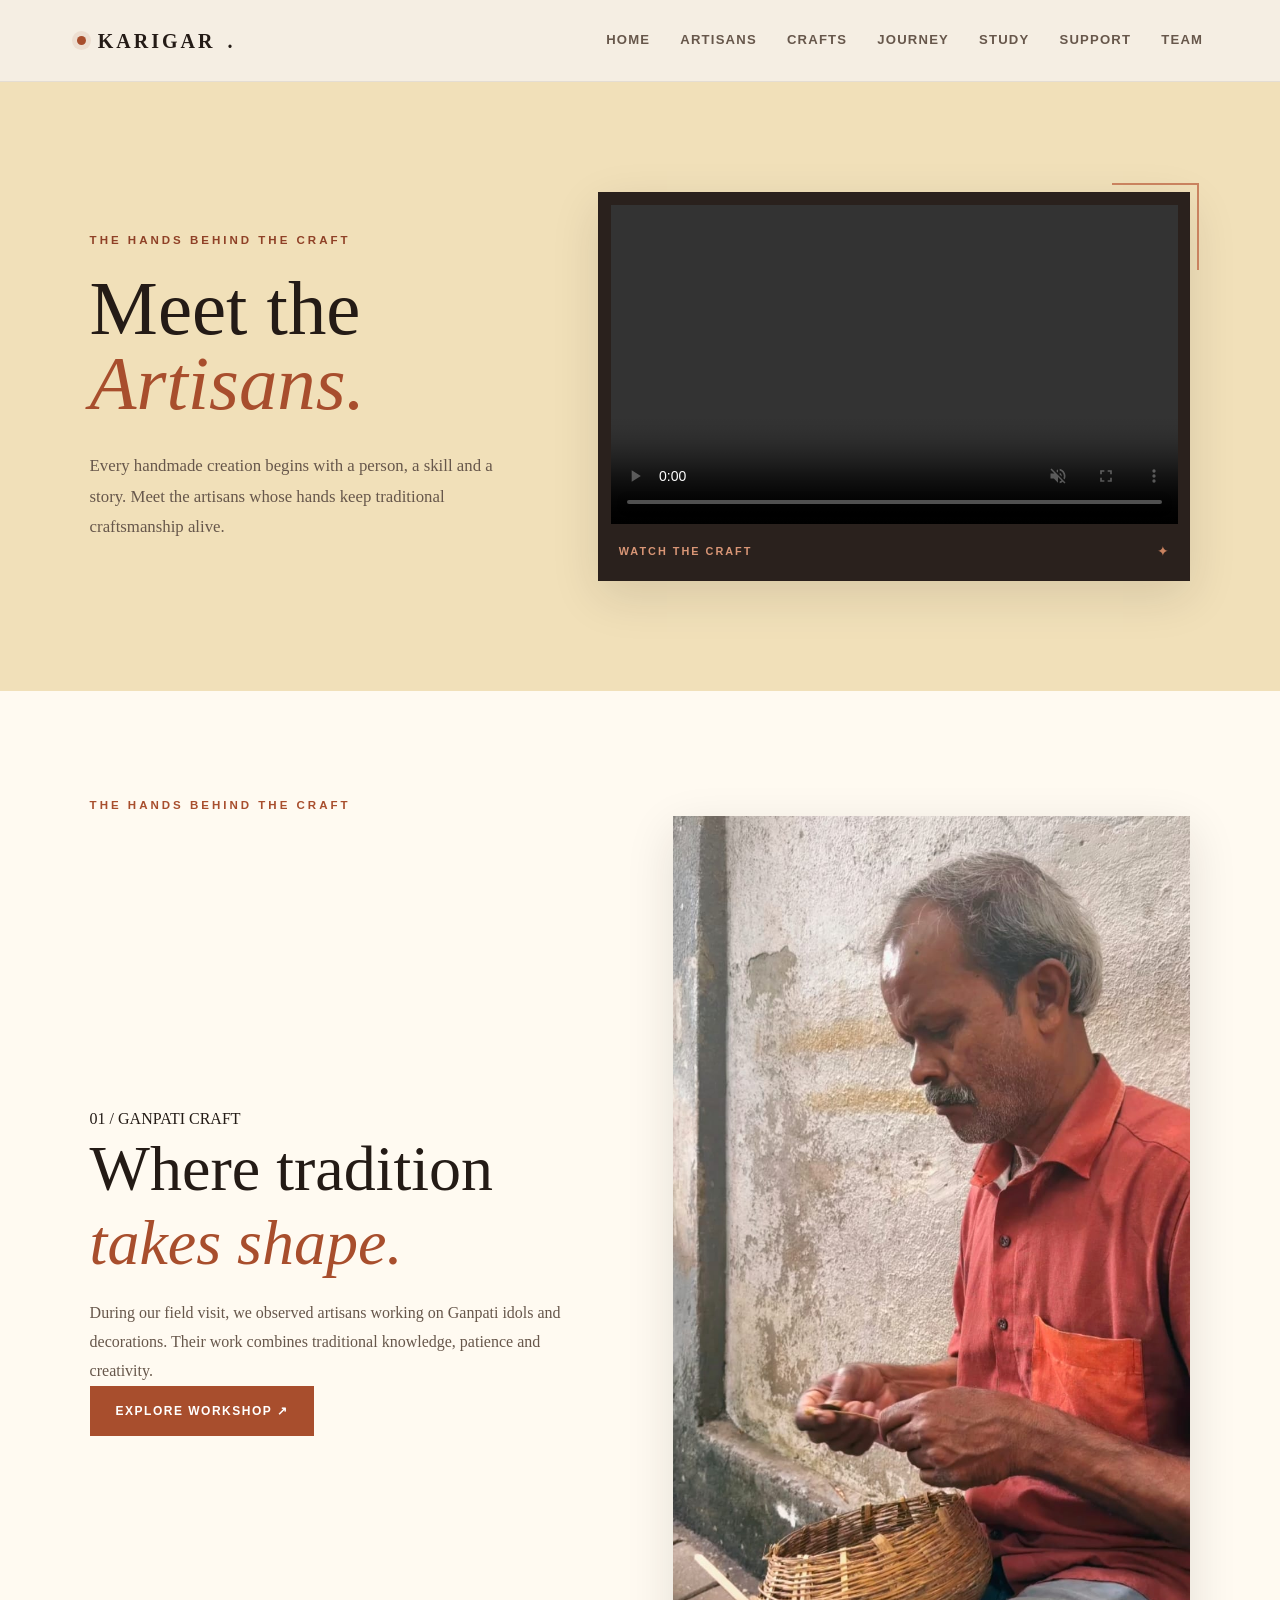
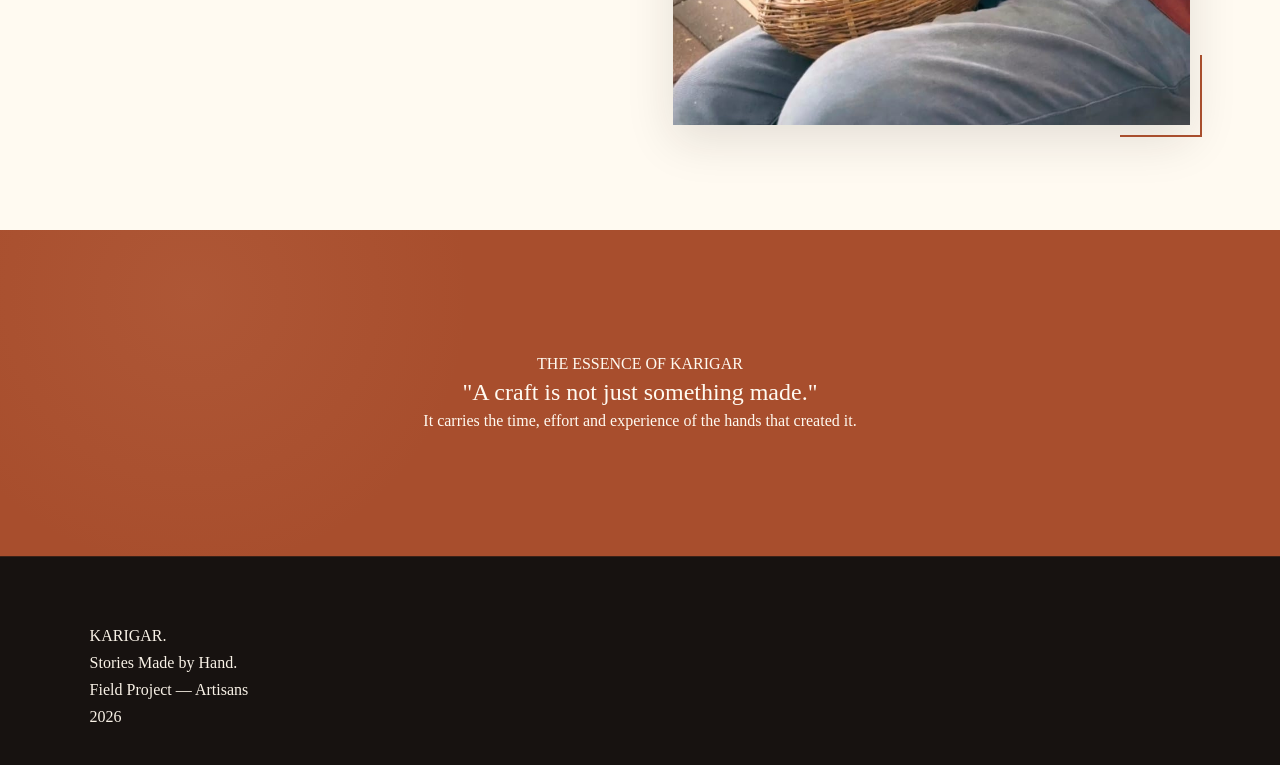
==== commit 6be1652a: "Fix support page visibility" ====
--- a/artisans.html
+++ b/artisans.html
@@ -21,6 +21,7 @@
     <a href="crafts.html">Crafts</a>
     <a href="field-journey.html">Journey</a>
     <a href="study.html">Study</a>
+    <a href="support.html">Support</a>
     <a href="team.html">Team</a>
 </div>
 </nav>
--- a/style.css
+++ b/style.css
@@ -21,7 +21,7 @@
     --maroon: #4A2C27;
 
     /* Light backgrounds */
-    --ivory: #F5EFE5;
+    --ivory: #f1e0b9;
     --cream: #FFFAF1;
     --sand: #E8D8C6;
     --paper: #FFFDF8;
@@ -97,12 +97,8 @@
    ========================================================= */
 
 body {
-    opacity: 0;
+    opacity: 1;
     transition: opacity 0.45s ease;
-}
-
-body.page-loaded {
-    opacity: 1;
 }
 
 body.page-exit {
@@ -2637,4 +2633,450 @@
         top: 10px;
         right: 15px;
     }
+}
+/* =========================================================
+   KARIGAR — SUPPORT PAGE
+   ========================================================= */
+
+.support-hero {
+    min-height: 88vh;
+    display: flex;
+    align-items: center;
+    padding: 80px 8%;
+    position: relative;
+    overflow: hidden;
+    background:
+        linear-gradient(178deg, #f69a61f5, rgb(193 188 184 / 55%)), url(images/wooden/wood1.jpeg) center / cover no-repeat;
+}
+
+.support-hero-content {
+    max-width: 720px;
+    position: relative;
+    z-index: 2;
+}
+
+.support-small-title,
+.support-label {
+    letter-spacing: 3px;
+    font-size: 12px;
+    font-weight: 700;
+}
+
+.support-small-title {
+    margin-bottom: 20px;
+}
+
+.support-hero h1 {
+    font-size: clamp(55px, 9vw, 120px);
+    line-height: .9;
+    margin: 0 0 30px;
+}
+
+.support-hero h1 span,
+.support-section h2 span,
+.connect-section h2 span,
+.support-business h3 span,
+.support-final h2 span {
+    font-style: italic;
+}
+
+.support-hero p:not(.support-small-title) {
+    max-width: 550px;
+    font-size: 18px;
+    line-height: 1.8;
+    margin-bottom: 35px;
+}
+
+.support-main-btn,
+.support-outline-btn,
+.contact-btn,
+.support-final a {
+    display: inline-block;
+    text-decoration: none;
+    padding: 15px 25px;
+    font-weight: 700;
+    letter-spacing: 1px;
+    transition: .3s ease;
+}
+
+.support-main-btn {
+    background: #d79b45;
+    color: #17100b;
+}
+
+.support-main-btn:hover {
+    transform: translateY(-4px);
+}
+
+.support-section {
+    padding: 110px 8%;
+}
+
+.support-heading {
+    display: flex;
+    gap: 25px;
+    margin-bottom: 65px;
+}
+
+.support-number {
+    font-size: 16px;
+    font-weight: 700;
+    letter-spacing: 2px;
+    opacity: .65;
+}
+
+.support-section h2 {
+    font-size: clamp(40px, 6vw, 75px);
+    margin: 8px 0 20px;
+    line-height: 1;
+}
+
+.support-intro {
+    max-width: 650px;
+    line-height: 1.8;
+    font-size: 17px;
+}
+
+.support-story-grid {
+    display: grid;
+    grid-template-columns: 1.3fr .7fr;
+    gap: 50px;
+    align-items: center;
+}
+
+.support-large-image {
+    position: relative;
+    overflow: hidden;
+}
+
+.support-large-image img {
+    width: 100%;
+    height: 600px;
+    object-fit: cover;
+    display: block;
+}
+
+.image-caption {
+    position: absolute;
+    bottom: 0;
+    left: 0;
+    right: 0;
+    padding: 22px;
+    background: linear-gradient(transparent, rgba(0,0,0,.9));
+    padding-top: 70px;
+}
+
+.image-caption span {
+    margin-right: 15px;
+    opacity: .6;
+}
+
+.support-text-box {
+    padding: 20px;
+}
+
+.mini-heading {
+    letter-spacing: 2px;
+    font-size: 12px;
+    font-weight: 700;
+}
+
+.support-text-box h3 {
+    font-size: 38px;
+    line-height: 1.1;
+    margin: 20px 0;
+}
+
+.support-text-box p:not(.mini-heading) {
+    line-height: 1.8;
+    margin-bottom: 20px;
+}
+
+.support-outline-btn {
+    border: 1px solid currentColor;
+    margin-top: 15px;
+}
+
+.support-outline-btn:hover {
+    transform: translateX(7px);
+}
+
+.support-product-gallery {
+    display: grid;
+    grid-template-columns: repeat(4, 1fr);
+    gap: 18px;
+    margin-top: 50px;
+}
+
+.support-product-card {
+    position: relative;
+    overflow: hidden;
+    aspect-ratio: 1 / 1;
+}
+
+.support-product-card img {
+    width: 100%;
+    height: 100%;
+    object-fit: cover;
+    transition: .5s ease;
+}
+
+.support-product-card:hover img {
+    transform: scale(1.08);
+}
+
+.support-product-card span {
+    position: absolute;
+    bottom: 15px;
+    left: 15px;
+    background: rgba(0,0,0,.7);
+    padding: 8px 12px;
+    font-size: 11px;
+    letter-spacing: 1px;
+}
+
+.story-section {
+    position: relative;
+}
+
+.artisan-video-wrapper,
+.keep-video-box {
+    width: 100%;
+    background: #090706;
+    overflow: hidden;
+}
+
+.artisan-video-wrapper video,
+.keep-video-box video {
+    width: 100%;
+    max-height: 700px;
+    display: block;
+}
+
+.story-caption {
+    display: flex;
+    justify-content: space-between;
+    align-items: center;
+    gap: 30px;
+    margin-top: 30px;
+}
+
+.story-caption h3 {
+    font-size: 30px;
+    margin-top: 10px;
+}
+
+.share-story-btn {
+    border: 1px solid currentColor;
+    background: transparent;
+    color: inherit;
+    padding: 15px 25px;
+    cursor: pointer;
+    font-weight: 700;
+    letter-spacing: 1px;
+    white-space: nowrap;
+}
+
+.share-story-btn:hover {
+    transform: translateY(-3px);
+}
+
+.connect-section {
+    padding: 130px 8%;
+    text-align: center;
+    position: relative;
+    overflow: hidden;
+}
+
+.connect-decoration {
+    font-size: 70px;
+    opacity: .35;
+    margin-bottom: 20px;
+}
+
+.connect-section h2 {
+    font-size: clamp(50px, 7vw, 90px);
+    line-height: .95;
+    margin: 20px 0 30px;
+}
+
+.connect-text {
+    max-width: 550px;
+    margin: auto;
+    line-height: 1.8;
+}
+
+.contact-card {
+    max-width: 600px;
+    margin: 55px auto 0;
+    padding: 50px 30px;
+    border: 1px solid rgba(255,255,255,.2);
+}
+
+.contact-icon {
+    font-size: 35px;
+    margin-bottom: 15px;
+}
+
+.contact-card p {
+    letter-spacing: 3px;
+    font-size: 11px;
+}
+
+.contact-card > a:not(.contact-btn) {
+    display: block;
+    font-size: 25px;
+    margin: 15px 0 30px;
+    text-decoration: none;
+}
+
+.contact-btn {
+    border: 1px solid currentColor;
+}
+
+.keep-alive-section {
+    position: relative;
+}
+
+.keep-video-box {
+    margin-bottom: 60px;
+}
+
+.support-business {
+    display: grid;
+    grid-template-columns: 1fr 1fr;
+    gap: 70px;
+    align-items: center;
+}
+
+.support-business h3 {
+    font-size: clamp(45px, 6vw, 75px);
+    line-height: 1;
+    margin: 15px 0 25px;
+}
+
+.business-text > p:not(.support-label) {
+    max-width: 560px;
+    line-height: 1.8;
+}
+
+.support-actions {
+    display: grid;
+    grid-template-columns: repeat(3, 1fr);
+    gap: 15px;
+}
+
+.action-card {
+    text-decoration: none;
+    color: inherit;
+    border: 1px solid rgba(255,255,255,.18);
+    padding: 30px 20px;
+    min-height: 170px;
+    display: flex;
+    flex-direction: column;
+    justify-content: space-between;
+    cursor: pointer;
+    background: transparent;
+    transition: .3s ease;
+}
+
+.action-card:hover {
+    transform: translateY(-8px);
+    border-color: currentColor;
+}
+
+.action-icon {
+    font-size: 28px;
+}
+
+.action-card strong {
+    font-size: 18px;
+    letter-spacing: 1px;
+}
+
+.action-card small {
+    opacity: .65;
+}
+
+.support-final {
+    padding: 130px 8%;
+    text-align: center;
+}
+
+.support-final > p {
+    font-size: 11px;
+    letter-spacing: 4px;
+}
+
+.support-final h2 {
+    font-size: clamp(40px, 6vw, 75px);
+    line-height: 1;
+    margin: 30px auto 45px;
+}
+
+.support-final a {
+    border: 1px solid currentColor;
+}
+
+
+/* ================= MOBILE ================= */
+
+@media (max-width: 800px) {
+
+    .support-hero {
+        min-height: 80vh;
+        padding: 60px 7%;
+    }
+
+    .support-hero h1 {
+        font-size: 65px;
+    }
+
+    .support-section,
+    .connect-section,
+    .support-final {
+        padding: 80px 7%;
+    }
+
+    .support-heading {
+        gap: 12px;
+        margin-bottom: 45px;
+    }
+
+    .support-story-grid {
+        grid-template-columns: 1fr;
+        gap: 30px;
+    }
+
+    .support-large-image img {
+        height: 430px;
+    }
+
+    .support-product-gallery {
+        grid-template-columns: repeat(2, 1fr);
+    }
+
+    .story-caption {
+        flex-direction: column;
+        align-items: flex-start;
+    }
+
+    .support-business {
+        grid-template-columns: 1fr;
+        gap: 40px;
+    }
+
+    .support-actions {
+        grid-template-columns: 1fr;
+    }
+
+    .contact-card {
+        padding: 40px 20px;
+    }
+
+    .contact-card > a:not(.contact-btn) {
+        font-size: 20px;
+        word-break: break-word;
+    }
+
 }
